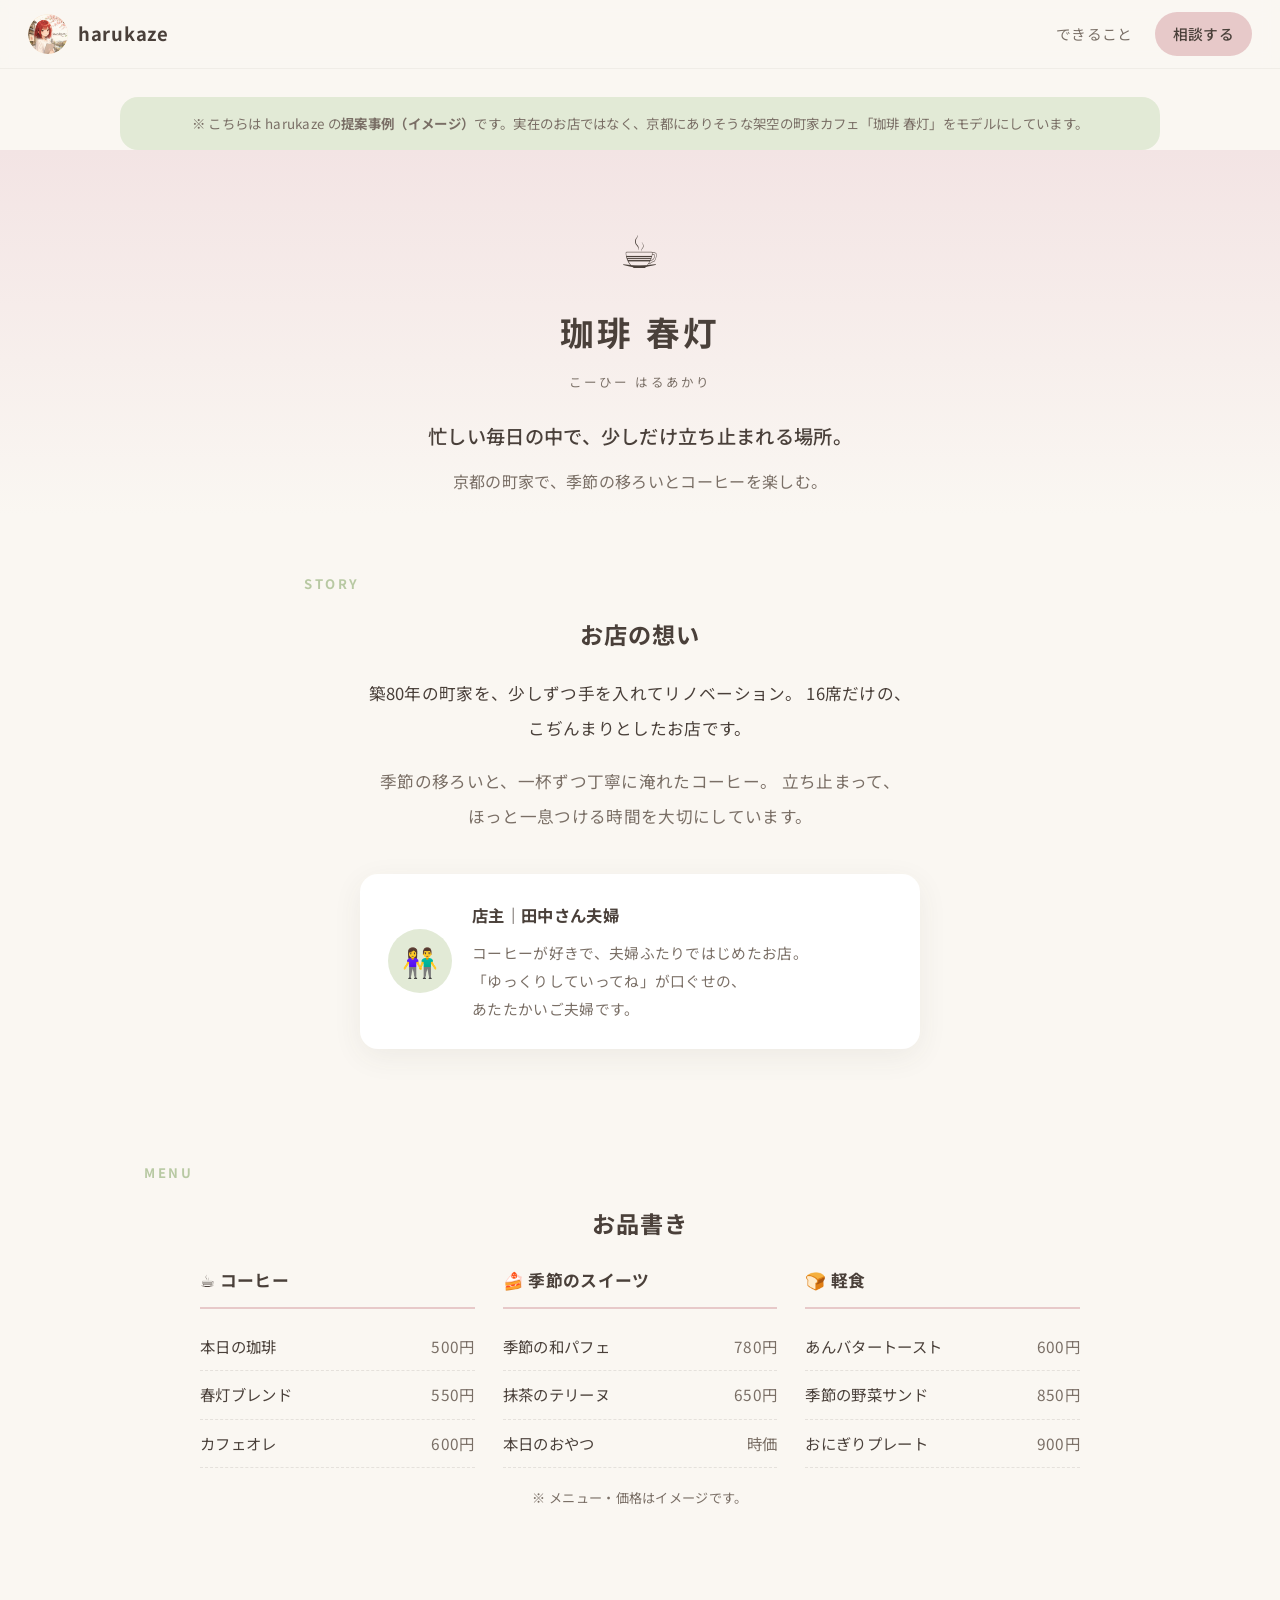
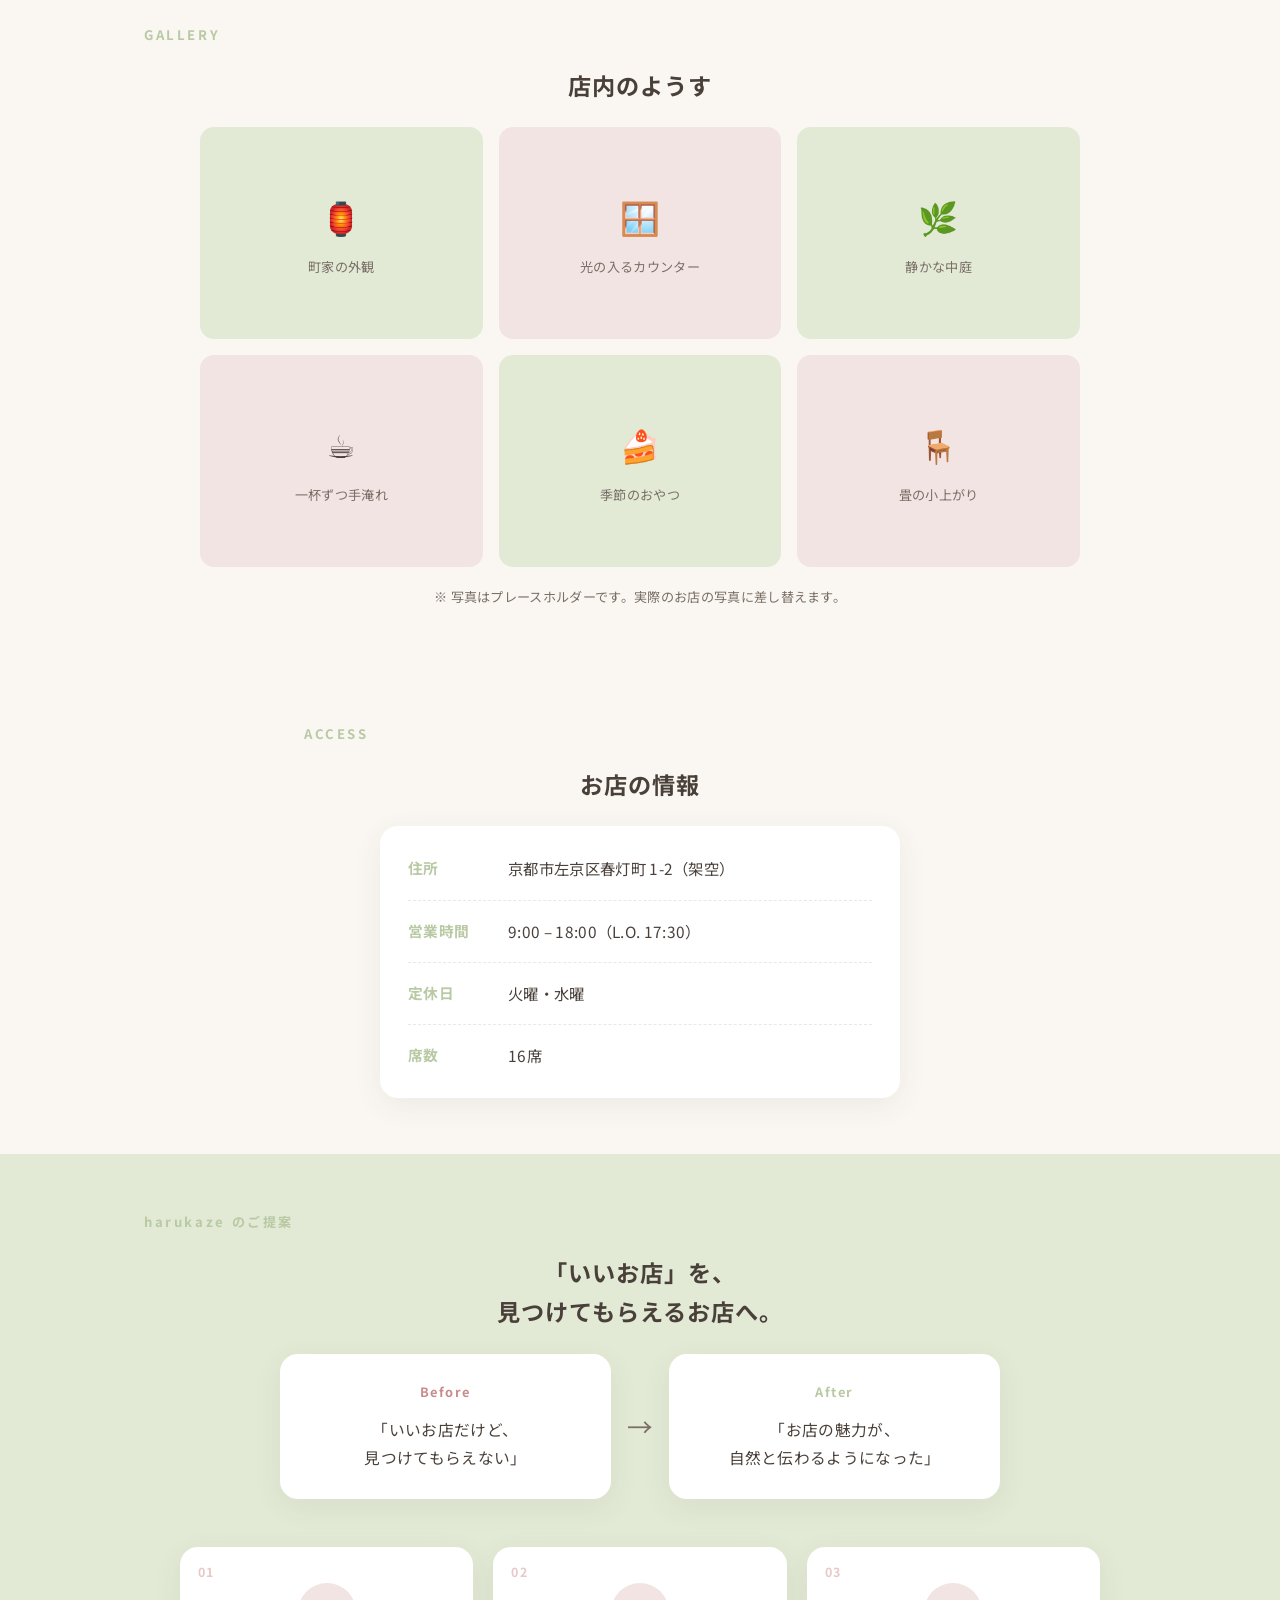
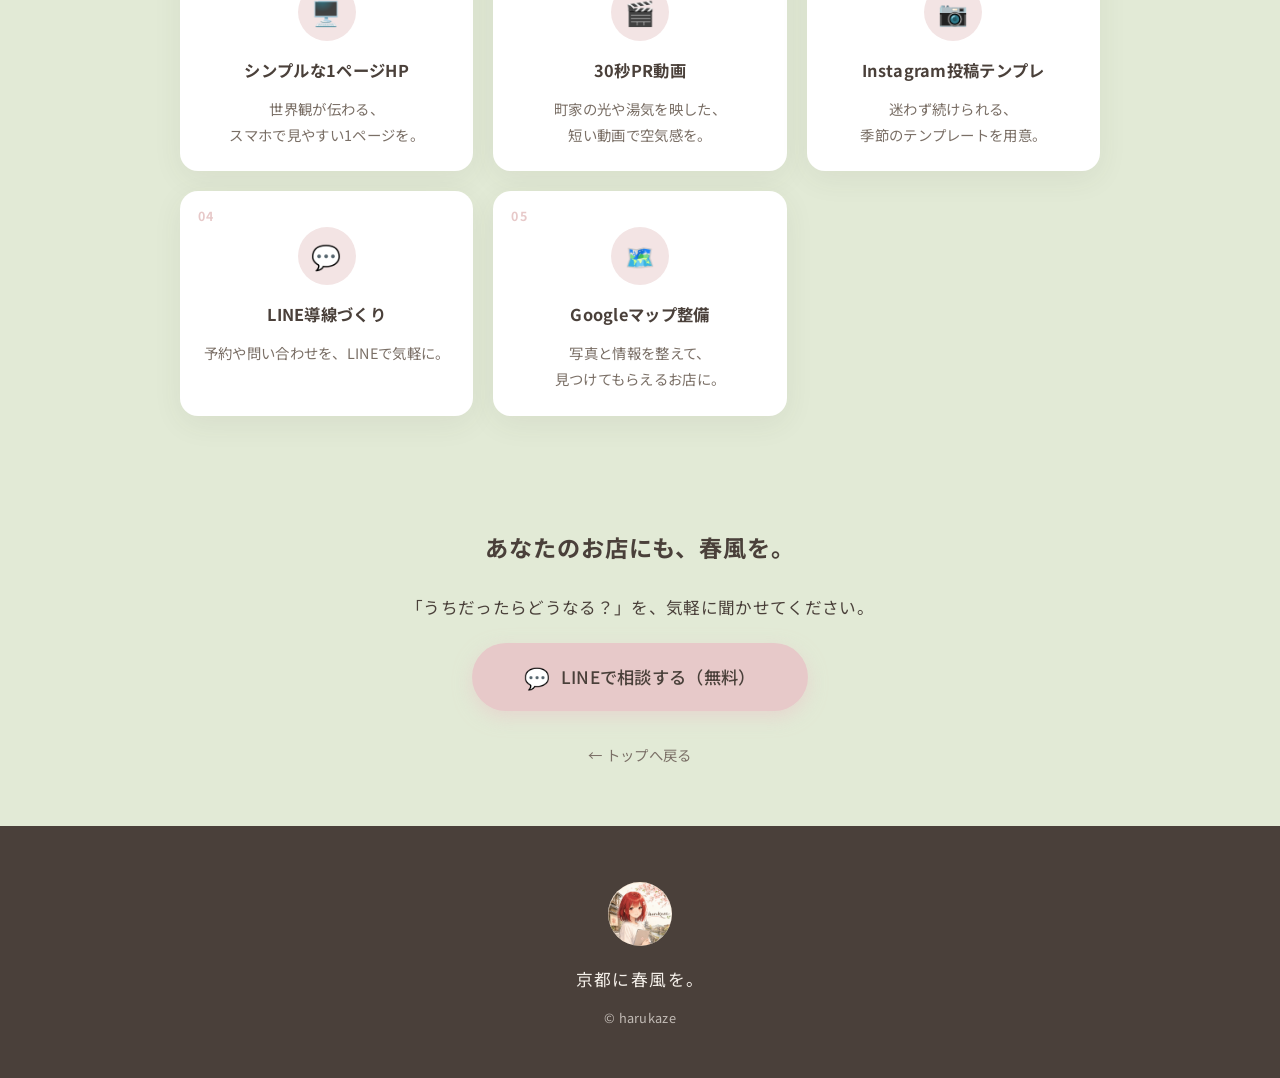
==== website/cafe-haruakari/index.html @ 888d47c0 "カフェ提案事例「珈琲 春灯」ページを追加（cafe-haruakari） - 架空の町家カフェをモデルにした提案事例（実績ではない旨を明記） - Hero/Story/Menu/Gallery/Acc" ====
<!DOCTYPE html>
<html lang="ja">
<head>
  <meta charset="UTF-8" />
  <meta name="viewport" content="width=device-width, initial-scale=1.0" />
  <title>珈琲 春灯｜harukaze 提案事例</title>
  <meta name="description" content="もし harukaze が京都の町家カフェを応援するなら。架空のお店「珈琲 春灯」をモデルに、harukazeがどんなふうに課題を解決するかをご紹介する提案事例です。" />

  <meta property="og:title" content="珈琲 春灯｜harukaze 提案事例" />
  <meta property="og:description" content="いいお店なのに見つけてもらえない。その想いに、そっと春風を。harukazeの提案事例イメージ。" />
  <meta property="og:type" content="article" />
  <meta property="og:image" content="../assets/images/hero.png" />

  <link rel="preconnect" href="https://fonts.googleapis.com" />
  <link rel="preconnect" href="https://fonts.gstatic.com" crossorigin />
  <link href="https://fonts.googleapis.com/css2?family=Noto+Sans+JP:wght@400;500;700&display=swap" rel="stylesheet" />

  <link rel="icon" href="../assets/logo/harukaze-logo.png" />
  <link rel="stylesheet" href="../style.css" />
</head>
<body>

  <!-- ===== ヘッダー ===== -->
  <header class="site-header">
    <a class="brand" href="/">
      <img src="../assets/logo/harukaze-logo.png" alt="harukaze ロゴ" class="brand-logo" />
      <span class="brand-name">harukaze</span>
    </a>
    <nav class="nav">
      <a href="/#services">できること</a>
      <a href="/#contact" class="nav-cta">相談する</a>
    </nav>
  </header>

  <main class="case">

    <!-- ===== イメージ例の注記 ===== -->
    <p class="case-disclaimer">
      ※ こちらは harukaze の<strong>提案事例（イメージ）</strong>です。実在のお店ではなく、京都にありそうな架空の町家カフェ「珈琲 春灯」をモデルにしています。
    </p>

    <!-- ===== Hero ===== -->
    <section class="haru-hero">
      <p class="haru-hero-emoji" aria-hidden="true">☕</p>
      <h1 class="haru-hero-title">珈琲 春灯<span class="haru-hero-yomi">こーひー はるあかり</span></h1>
      <p class="haru-hero-lead">
        <span class="phrase">忙しい毎日の中で、</span><span class="phrase">少しだけ立ち止まれる場所。</span>
      </p>
      <p class="haru-hero-sub">
        <span class="phrase">京都の町家で、</span><span class="phrase">季節の移ろいとコーヒーを楽しむ。</span>
      </p>
    </section>

    <!-- ===== Story ===== -->
    <section class="case-section">
      <div class="container narrow">
        <p class="case-kicker">STORY</p>
        <h2 class="case-h2">お店の想い</h2>
        <p class="case-text">
          <span class="phrase">築80年の町家を、</span><span class="phrase">少しずつ手を入れてリノベーション。</span>
          <span class="phrase">16席だけの、</span><span class="phrase">こぢんまりとしたお店です。</span>
        </p>
        <p class="case-text soft">
          <span class="phrase">季節の移ろいと、</span><span class="phrase">一杯ずつ丁寧に淹れたコーヒー。</span>
          <span class="phrase">立ち止まって、</span><span class="phrase">ほっと一息つける時間を大切にしています。</span>
        </p>

        <div class="owner-card">
          <div class="owner-icon" aria-hidden="true">👫</div>
          <div class="owner-body">
            <h3>店主｜田中さん夫婦</h3>
            <p>
              <span class="phrase">コーヒーが好きで、</span><span class="phrase">夫婦ふたりではじめたお店。</span>
              <span class="phrase">「ゆっくりしていってね」が口ぐせの、</span><span class="phrase">あたたかいご夫婦です。</span>
            </p>
          </div>
        </div>
      </div>
    </section>

    <!-- ===== Menu ===== -->
    <section class="case-section haru-menu-section">
      <div class="container">
        <p class="case-kicker">MENU</p>
        <h2 class="case-h2">お品書き</h2>
        <div class="menu-grid">
          <div class="menu-col">
            <h3 class="menu-cat"><span aria-hidden="true">☕</span> コーヒー</h3>
            <ul>
              <li><span>本日の珈琲</span><span class="menu-price">500円</span></li>
              <li><span>春灯ブレンド</span><span class="menu-price">550円</span></li>
              <li><span>カフェオレ</span><span class="menu-price">600円</span></li>
            </ul>
          </div>
          <div class="menu-col">
            <h3 class="menu-cat"><span aria-hidden="true">🍰</span> 季節のスイーツ</h3>
            <ul>
              <li><span>季節の和パフェ</span><span class="menu-price">780円</span></li>
              <li><span>抹茶のテリーヌ</span><span class="menu-price">650円</span></li>
              <li><span>本日のおやつ</span><span class="menu-price">時価</span></li>
            </ul>
          </div>
          <div class="menu-col">
            <h3 class="menu-cat"><span aria-hidden="true">🍞</span> 軽食</h3>
            <ul>
              <li><span>あんバタートースト</span><span class="menu-price">600円</span></li>
              <li><span>季節の野菜サンド</span><span class="menu-price">850円</span></li>
              <li><span>おにぎりプレート</span><span class="menu-price">900円</span></li>
            </ul>
          </div>
        </div>
        <p class="case-caption">※ メニュー・価格はイメージです。</p>
      </div>
    </section>

    <!-- ===== Gallery ===== -->
    <section class="case-section">
      <div class="container">
        <p class="case-kicker">GALLERY</p>
        <h2 class="case-h2">店内のようす</h2>
        <div class="gallery-grid">
          <div class="gallery-item" aria-hidden="true"><span>🏮</span><p>町家の外観</p></div>
          <div class="gallery-item" aria-hidden="true"><span>🪟</span><p>光の入るカウンター</p></div>
          <div class="gallery-item" aria-hidden="true"><span>🌿</span><p>静かな中庭</p></div>
          <div class="gallery-item" aria-hidden="true"><span>☕</span><p>一杯ずつ手淹れ</p></div>
          <div class="gallery-item" aria-hidden="true"><span>🍰</span><p>季節のおやつ</p></div>
          <div class="gallery-item" aria-hidden="true"><span>🪑</span><p>畳の小上がり</p></div>
        </div>
        <p class="case-caption">※ 写真はプレースホルダーです。実際のお店の写真に差し替えます。</p>
      </div>
    </section>

    <!-- ===== Access ===== -->
    <section class="case-section haru-access-section">
      <div class="container narrow">
        <p class="case-kicker">ACCESS</p>
        <h2 class="case-h2">お店の情報</h2>
        <dl class="access-list">
          <div class="access-row"><dt>住所</dt><dd>京都市左京区春灯町 1-2（架空）</dd></div>
          <div class="access-row"><dt>営業時間</dt><dd>9:00 – 18:00（L.O. 17:30）</dd></div>
          <div class="access-row"><dt>定休日</dt><dd>火曜・水曜</dd></div>
          <div class="access-row"><dt>席数</dt><dd>16席</dd></div>
        </dl>
      </div>
    </section>

    <!-- ===== harukaze 提案内容 ===== -->
    <section class="case-section case-proposal">
      <div class="container">
        <p class="case-kicker">harukaze のご提案</p>
        <h2 class="case-h2">「いいお店」を、<br class="pc-only" />見つけてもらえるお店へ。</h2>

        <!-- Before / After -->
        <div class="ba-grid">
          <div class="ba-card ba-before">
            <p class="ba-label">Before</p>
            <p class="ba-text">「いいお店だけど、<br />見つけてもらえない」</p>
          </div>
          <div class="ba-arrow" aria-hidden="true">→</div>
          <div class="ba-card ba-after">
            <p class="ba-label">After</p>
            <p class="ba-text">「お店の魅力が、<br />自然と伝わるようになった」</p>
          </div>
        </div>

        <!-- 提案カード -->
        <div class="proposal-grid">
          <article class="proposal-card">
            <span class="proposal-no">01</span>
            <span class="proposal-icon" aria-hidden="true">🖥️</span>
            <h3>シンプルな1ページHP</h3>
            <p><span class="phrase">世界観が伝わる、</span><span class="phrase">スマホで見やすい1ページを。</span></p>
          </article>
          <article class="proposal-card">
            <span class="proposal-no">02</span>
            <span class="proposal-icon" aria-hidden="true">🎬</span>
            <h3>30秒PR動画</h3>
            <p><span class="phrase">町家の光や湯気を映した、</span><span class="phrase">短い動画で空気感を。</span></p>
          </article>
          <article class="proposal-card">
            <span class="proposal-no">03</span>
            <span class="proposal-icon" aria-hidden="true">📷</span>
            <h3>Instagram投稿テンプレ</h3>
            <p><span class="phrase">迷わず続けられる、</span><span class="phrase">季節のテンプレートを用意。</span></p>
          </article>
          <article class="proposal-card">
            <span class="proposal-no">04</span>
            <span class="proposal-icon" aria-hidden="true">💬</span>
            <h3>LINE導線づくり</h3>
            <p><span class="phrase">予約や問い合わせを、</span><span class="phrase">LINEで気軽に。</span></p>
          </article>
          <article class="proposal-card">
            <span class="proposal-no">05</span>
            <span class="proposal-icon" aria-hidden="true">🗺️</span>
            <h3>Googleマップ整備</h3>
            <p><span class="phrase">写真と情報を整えて、</span><span class="phrase">見つけてもらえるお店に。</span></p>
          </article>
        </div>
      </div>
    </section>

    <!-- ===== CTA ===== -->
    <section class="case-section case-cta">
      <div class="container narrow">
        <h2 class="case-h2">あなたのお店にも、春風を。</h2>
        <p class="case-text">
          <span class="phrase">「うちだったらどうなる？」を、</span><span class="phrase">気軽に聞かせてください。</span>
        </p>
        <a href="https://lin.ee/qyhQEqS" class="btn btn-line btn-large" target="_blank" rel="noopener">
          <span class="btn-icon" aria-hidden="true">💬</span>
          LINEで相談する（無料）
        </a>
        <p class="case-back"><a href="/">← トップへ戻る</a></p>
      </div>
    </section>

  </main>

  <!-- ===== フッター ===== -->
  <footer class="site-footer">
    <img src="../assets/logo/harukaze-logo.png" alt="harukaze ロゴ" class="footer-logo" />
    <p class="footer-copy">京都に春風を。</p>
    <p class="footer-small">&copy; harukaze</p>
  </footer>

</body>
</html>
---- website/style.css ----
/* ===========================================================
   harukaze — TOP page
   優先順位: 安心感 > 親しみやすさ > 京都らしさ > 温かみ > シンプルさ
   =========================================================== */

:root {
  --bg:        #FAF7F2; /* 背景 */
  --sakura:    #E7C9C9; /* 桜色 */
  --wakakusa:  #B8C9A3; /* 若草色 */
  --brown:     #4A403A; /* ダークブラウン（文字） */

  --sakura-soft:   #F3E4E4;
  --wakakusa-soft: #E2EAD6;
  --brown-soft:    #7A6F66;

  --card:      #FFFFFF;
  --shadow:    0 8px 30px rgba(74, 64, 58, 0.07);
  --radius:    18px;

  --maxw:      1040px;
  --maxw-narrow: 720px;
}

* { box-sizing: border-box; }

html { scroll-behavior: smooth; }

body {
  margin: 0;
  font-family: "Noto Sans JP", system-ui, sans-serif;
  color: var(--brown);
  background: var(--bg);
  line-height: 1.9;
  font-weight: 400;
  letter-spacing: 0.02em;
  -webkit-font-smoothing: antialiased;
}

img { max-width: 100%; display: block; }

a { color: inherit; text-decoration: none; }

/* 日本語を意味のまとまりで折り返す（単語の途中で切れないように） */
.phrase { display: inline-block; }

/* 中央寄せの短文は行の長さを自動でバランス調整 */
.section-sub,
.hero-lead,
.contact-text,
.worry-foot,
.philosophy-text,
.lead-text,
.body-text,
.work-proposal {
  text-wrap: balance;
}

.container {
  width: 100%;
  max-width: var(--maxw);
  margin: 0 auto;
  padding: 0 24px;
}
.container.narrow { max-width: var(--maxw-narrow); }

.pc-only { display: inline; }
@media (max-width: 600px) { .pc-only { display: none; } }

/* ===== ヘッダー ===== */
.site-header {
  position: sticky;
  top: 0;
  z-index: 50;
  display: flex;
  align-items: center;
  justify-content: space-between;
  padding: 12px 28px;
  background: rgba(250, 247, 242, 0.85);
  backdrop-filter: blur(8px);
  border-bottom: 1px solid rgba(74, 64, 58, 0.06);
}
.brand { display: flex; align-items: center; gap: 10px; }
.brand-logo { width: 40px; height: 40px; border-radius: 50%; object-fit: cover; }
.brand-name { font-weight: 700; font-size: 1.15rem; letter-spacing: 0.04em; }

.nav { display: flex; align-items: center; gap: 22px; }
.nav a { font-size: 0.92rem; color: var(--brown-soft); transition: color 0.2s ease; }
.nav a:hover { color: var(--brown); }
.nav-cta {
  background: var(--sakura);
  color: var(--brown) !important;
  padding: 8px 18px;
  border-radius: 999px;
  font-weight: 500;
}
.nav-cta:hover { background: #dfb9b9; }

@media (max-width: 720px) {
  .nav { gap: 14px; }
  .nav a:not(.nav-cta) { display: none; }
}

/* ===== ヒーロー ===== */
.hero { position: relative; }
.hero-img { width: 100%; height: auto; }

.hero-cta {
  text-align: center;
  padding: 40px 24px 8px;
}
.hero-subcopy {
  max-width: 620px;
  margin: 0 auto 26px;
  font-size: 1.18rem;
  font-weight: 500;
  line-height: 2;
  color: var(--brown);
}
@media (max-width: 600px) { .hero-subcopy { font-size: 1.04rem; } }

.hero-lead {
  margin: 0 0 18px;
  color: var(--brown-soft);
  font-size: 1rem;
}

/* ===== 共通セクション ===== */
.section { padding: 88px 0; }
@media (max-width: 600px) { .section { padding: 60px 0; } }

.section-eyebrow {
  text-align: center;
  color: var(--wakakusa);
  font-weight: 700;
  letter-spacing: 0.2em;
  font-size: 0.8rem;
  margin: 0 0 24px;
}
.section-title {
  text-align: center;
  font-size: 1.7rem;
  font-weight: 700;
  margin: 0 0 14px;
  letter-spacing: 0.06em;
}
.section-title::after {
  content: "";
  display: block;
  width: 48px;
  height: 3px;
  margin: 18px auto 0;
  border-radius: 3px;
  background: var(--sakura);
}
.section-sub {
  text-align: center;
  color: var(--brown-soft);
  margin: 0 0 48px;
  font-size: 0.98rem;
}

/* ===== はじめに ===== */
.section-about { background: var(--bg); }
.section-about .lead-text {
  text-align: center;
  font-size: 1.35rem;
  font-weight: 500;
  line-height: 2.1;
  margin: 0 0 36px;
}
.section-about .body-text {
  text-align: center;
  font-size: 1.02rem;
  margin: 0 0 22px;
}
.section-about .body-text.soft { color: var(--brown-soft); }

/* ===== お悩み ===== */
.section-worries { background: var(--wakakusa-soft); }
.worry-list {
  list-style: none;
  margin: 0 auto;
  padding: 0;
  max-width: 640px;
  display: flex;
  flex-direction: column;
  gap: 14px;
}
.worry-card {
  background: var(--card);
  border-radius: var(--radius);
  padding: 20px 26px;
  box-shadow: var(--shadow);
  font-size: 1.02rem;
  position: relative;
  padding-left: 56px;
}
.worry-card::before {
  content: "🌸";
  position: absolute;
  left: 22px;
  top: 50%;
  transform: translateY(-50%);
  font-size: 1.1rem;
}
.worry-foot {
  text-align: center;
  margin: 44px 0 0;
  font-size: 1.1rem;
  font-weight: 500;
}

/* ===== できること ===== */
.section-services { background: var(--bg); }
.service-grid {
  display: grid;
  grid-template-columns: repeat(3, 1fr);
  gap: 24px;
}
@media (max-width: 860px) { .service-grid { grid-template-columns: repeat(2, 1fr); } }
@media (max-width: 540px) { .service-grid { grid-template-columns: 1fr; } }

.service-card {
  background: var(--card);
  border-radius: var(--radius);
  padding: 36px 26px;
  text-align: center;
  box-shadow: var(--shadow);
  transition: transform 0.25s ease, box-shadow 0.25s ease;
}
.service-card:hover {
  transform: translateY(-4px);
  box-shadow: 0 14px 36px rgba(74, 64, 58, 0.1);
}
.service-icon {
  display: flex;
  align-items: center;
  justify-content: center;
  width: 64px;
  height: 64px;
  border-radius: 50%;
  background: var(--sakura-soft);
  font-size: 1.7rem;
  margin: 0 auto 18px;
  line-height: 1;
  text-align: center;
}
.service-card h3 { margin: 0 0 10px; font-size: 1.1rem; font-weight: 700; }
.service-card p { margin: 0; color: var(--brown-soft); font-size: 0.94rem; line-height: 1.8; }

/* ===== 事例 ===== */
.section-works { background: var(--sakura-soft); }
.work-grid {
  display: grid;
  grid-template-columns: repeat(3, 1fr);
  gap: 24px;
}
@media (max-width: 700px) { .work-grid { grid-template-columns: 1fr; } }

.work-card {
  background: var(--card);
  border-radius: var(--radius);
  overflow: hidden;
  box-shadow: var(--shadow);
  text-align: center;
  padding-bottom: 26px;
}
.work-thumb {
  height: 150px;
  display: flex;
  align-items: center;
  justify-content: center;
  font-size: 2.6rem;
}
.work-thumb-cafe   { background: var(--wakakusa-soft); }
.work-thumb-flower { background: var(--sakura-soft); }
.work-thumb-clinic { background: #EEF1EA; }
.work-card-link {
  display: block;
  color: inherit;
  transition: transform 0.25s ease, box-shadow 0.25s ease;
}
.work-card-link:hover {
  transform: translateY(-4px);
  box-shadow: 0 14px 36px rgba(74, 64, 58, 0.12);
}
.work-more {
  display: inline-block;
  margin: 14px 0 4px;
  font-size: 0.86rem;
  color: var(--wakakusa);
  font-weight: 500;
}
.work-card h3 { margin: 22px 0 10px; font-size: 1.1rem; }
.work-proposal {
  margin: 0;
  padding: 0 22px;
  color: var(--brown-soft);
  font-size: 0.94rem;
  line-height: 1.8;
}

/* ===== AIへの考え方 ===== */
.section-philosophy {
  background: var(--wakakusa-soft);
  text-align: center;
}
.philosophy-lead {
  font-size: 1.5rem;
  font-weight: 700;
  letter-spacing: 0.08em;
  margin: 0 0 28px;
}
.philosophy-text {
  font-size: 1.05rem;
  line-height: 2.1;
  margin: 0 0 18px;
}
.philosophy-text.soft { color: var(--brown-soft); margin-bottom: 0; }

/* ===== お問い合わせ ===== */
.section-contact {
  background: var(--bg);
  text-align: center;
}
.contact-text {
  font-size: 1.05rem;
  margin: 0 0 40px;
  line-height: 2.1;
}
.contact-note {
  margin: 18px 0 0;
  color: var(--brown-soft);
  font-size: 0.84rem;
}

/* ===== ボタン ===== */
.btn {
  display: inline-block;
  border-radius: 999px;
  padding: 15px 38px;
  font-size: 1rem;
  font-weight: 500;
  cursor: pointer;
  transition: transform 0.2s ease, box-shadow 0.2s ease, background 0.2s ease;
}
.btn-primary {
  background: var(--sakura);
  color: var(--brown);
  box-shadow: 0 6px 18px rgba(231, 201, 201, 0.6);
}
.btn-primary:hover {
  transform: translateY(-2px);
  background: #e0bcbc;
}
.btn-large { padding: 18px 52px; font-size: 1.08rem; }

/* LINE相談ボタン（世界観に合わせ桜色ベース） */
.btn-line {
  background: var(--sakura);
  color: var(--brown);
  box-shadow: 0 6px 18px rgba(231, 201, 201, 0.6);
  display: inline-flex;
  align-items: center;
  gap: 10px;
}
.btn-line:hover {
  transform: translateY(-2px);
  background: #e0bcbc;
}
.btn-icon { font-size: 1.2em; line-height: 1; }

/* ===========================================================
   事例ページ（works/cafe など）
   =========================================================== */
.case-disclaimer {
  max-width: var(--maxw);
  margin: 28px auto 0;
  padding: 14px 24px;
  text-align: center;
  font-size: 0.84rem;
  color: var(--brown-soft);
  background: var(--wakakusa-soft);
  border-radius: var(--radius);
}

.case-hero {
  text-align: center;
  padding: 64px 24px 24px;
}
.case-kicker {
  color: var(--wakakusa);
  font-weight: 700;
  letter-spacing: 0.2em;
  font-size: 0.82rem;
  margin: 0 0 18px;
}
.case-title {
  font-size: 2rem;
  font-weight: 700;
  line-height: 1.7;
  letter-spacing: 0.04em;
  margin: 0 0 18px;
}
@media (max-width: 600px) { .case-title { font-size: 1.5rem; } }
.case-shopname { color: var(--brown-soft); font-size: 0.98rem; margin: 0; }

.case-section { padding: 56px 0; }
@media (max-width: 600px) { .case-section { padding: 40px 0; } }

.case-h2 {
  text-align: center;
  font-size: 1.45rem;
  font-weight: 700;
  line-height: 1.7;
  margin: 0 0 22px;
  letter-spacing: 0.04em;
}
.case-text { font-size: 1.04rem; line-height: 2.1; margin: 0 0 18px; text-align: center; }
.case-text.soft { color: var(--brown-soft); }
.case-sub { text-align: center; color: var(--brown-soft); margin: 0 0 40px; }

.case-label {
  text-align: center;
  font-weight: 700;
  letter-spacing: 0.12em;
  font-size: 0.84rem;
  margin: 0 0 14px;
}
.case-label-before { color: #C98C8C; }
.case-label-after  { color: var(--wakakusa); }

.case-before { background: var(--sakura-soft); }

.case-list {
  list-style: none;
  margin: 0 auto;
  padding: 0;
  max-width: 600px;
  display: flex;
  flex-direction: column;
  gap: 12px;
}
.case-item {
  background: var(--card);
  border-radius: var(--radius);
  padding: 18px 24px 18px 50px;
  box-shadow: var(--shadow);
  position: relative;
  font-size: 1rem;
}
.case-item::before {
  content: "・";
  position: absolute;
  left: 22px;
  color: #C98C8C;
  font-weight: 700;
}

/* 完成イメージ（モックアップ） */
.mockup {
  max-width: 720px;
  margin: 0 auto;
  border-radius: 14px;
  overflow: hidden;
  box-shadow: 0 18px 50px rgba(74, 64, 58, 0.14);
  background: var(--card);
}
.mockup-bar {
  display: flex;
  align-items: center;
  gap: 7px;
  padding: 11px 16px;
  background: #EDE7E0;
}
.mockup-dot { width: 11px; height: 11px; border-radius: 50%; background: #CABFB4; }
.mockup-url {
  margin-left: 12px;
  font-size: 0.78rem;
  color: var(--brown-soft);
  background: #FAF7F2;
  padding: 3px 14px;
  border-radius: 999px;
}
.mockup-screen { padding: 0; }
.mockup-hero {
  text-align: center;
  padding: 48px 24px 40px;
  background: linear-gradient(180deg, var(--wakakusa-soft) 0%, var(--bg) 100%);
}
.mockup-hero-emoji { font-size: 2.6rem; }
.mockup-hero-title { font-size: 1.3rem; font-weight: 700; margin: 14px 0 8px; }
.mockup-hero-sub { color: var(--brown-soft); margin: 0; font-size: 0.92rem; }
.mockup-cards {
  display: grid;
  grid-template-columns: repeat(3, 1fr);
  gap: 14px;
  padding: 24px;
}
@media (max-width: 520px) { .mockup-cards { grid-template-columns: 1fr; } }
.mockup-card {
  background: var(--bg);
  border-radius: 12px;
  padding: 22px 12px;
  text-align: center;
  font-size: 1.5rem;
}
.mockup-card p { margin: 8px 0 0; font-size: 0.86rem; color: var(--brown); }

.case-caption {
  text-align: center;
  margin: 18px 0 0;
  font-size: 0.82rem;
  color: var(--brown-soft);
}

/* 大切にすること */
.case-values { background: var(--bg); }
.value-grid {
  display: grid;
  grid-template-columns: repeat(3, 1fr);
  gap: 20px;
}
@media (max-width: 680px) { .value-grid { grid-template-columns: 1fr; } }
.value-card {
  background: var(--card);
  border-radius: var(--radius);
  padding: 30px 22px;
  text-align: center;
  box-shadow: var(--shadow);
}
.value-icon {
  display: flex;
  align-items: center;
  justify-content: center;
  width: 56px;
  height: 56px;
  margin: 0 auto 14px;
  border-radius: 50%;
  background: var(--sakura-soft);
  font-size: 1.5rem;
  line-height: 1;
}
.value-card h3 { margin: 0 0 8px; font-size: 1.02rem; }
.value-card p { margin: 0; color: var(--brown-soft); font-size: 0.9rem; line-height: 1.8; }

/* 事例ページのCTA */
.case-cta { background: var(--wakakusa-soft); text-align: center; }
.case-back { margin: 28px 0 0; }
.case-back a { color: var(--brown-soft); font-size: 0.9rem; }
.case-back a:hover { color: var(--brown); }

/* ===========================================================
   珈琲 春灯 提案事例ページ（cafe-haruakari）
   =========================================================== */
.haru-hero {
  text-align: center;
  padding: 56px 24px 20px;
  background: linear-gradient(180deg, var(--sakura-soft) 0%, var(--bg) 100%);
}
.haru-hero-emoji { font-size: 2.8rem; margin: 0 0 8px; }
.haru-hero-title {
  font-size: 2.1rem;
  font-weight: 700;
  letter-spacing: 0.1em;
  margin: 0 0 22px;
}
.haru-hero-yomi {
  display: block;
  font-size: 0.78rem;
  font-weight: 400;
  letter-spacing: 0.25em;
  color: var(--brown-soft);
  margin-top: 8px;
}
.haru-hero-lead { font-size: 1.2rem; font-weight: 500; line-height: 2; margin: 0 0 10px; }
.haru-hero-sub  { color: var(--brown-soft); margin: 0; }
@media (max-width: 600px) {
  .haru-hero-title { font-size: 1.6rem; }
  .haru-hero-lead { font-size: 1.05rem; }
}

/* Story — オーナーカード */
.owner-card {
  display: flex;
  align-items: center;
  gap: 20px;
  max-width: 560px;
  margin: 40px auto 0;
  background: var(--card);
  border-radius: var(--radius);
  padding: 26px 28px;
  box-shadow: var(--shadow);
  text-align: left;
}
.owner-icon {
  flex: 0 0 auto;
  width: 64px;
  height: 64px;
  border-radius: 50%;
  background: var(--wakakusa-soft);
  display: flex;
  align-items: center;
  justify-content: center;
  font-size: 1.8rem;
}
.owner-body h3 { margin: 0 0 8px; font-size: 1.02rem; }
.owner-body p { margin: 0; color: var(--brown-soft); font-size: 0.92rem; line-height: 1.9; }
@media (max-width: 480px) {
  .owner-card { flex-direction: column; text-align: center; }
}

/* Menu */
.haru-menu-section { background: var(--bg); }
.menu-grid {
  display: grid;
  grid-template-columns: repeat(3, 1fr);
  gap: 28px;
  max-width: 880px;
  margin: 0 auto;
}
@media (max-width: 760px) { .menu-grid { grid-template-columns: 1fr; gap: 22px; } }
.menu-cat {
  font-size: 1.05rem;
  margin: 0 0 14px;
  padding-bottom: 10px;
  border-bottom: 2px solid var(--sakura);
}
.menu-col ul { list-style: none; margin: 0; padding: 0; }
.menu-col li {
  display: flex;
  justify-content: space-between;
  gap: 12px;
  padding: 9px 0;
  font-size: 0.96rem;
  border-bottom: 1px dashed rgba(74, 64, 58, 0.12);
}
.menu-price { color: var(--brown-soft); white-space: nowrap; }

/* Gallery */
.gallery-grid {
  display: grid;
  grid-template-columns: repeat(3, 1fr);
  gap: 16px;
  max-width: 880px;
  margin: 0 auto;
}
@media (max-width: 760px) { .gallery-grid { grid-template-columns: repeat(2, 1fr); } }
.gallery-item {
  aspect-ratio: 4 / 3;
  border-radius: 14px;
  background: var(--wakakusa-soft);
  display: flex;
  flex-direction: column;
  align-items: center;
  justify-content: center;
  gap: 8px;
}
.gallery-item:nth-child(even) { background: var(--sakura-soft); }
.gallery-item span { font-size: 2rem; }
.gallery-item p { margin: 0; font-size: 0.82rem; color: var(--brown-soft); }

/* Access */
.haru-access-section { background: var(--bg); }
.access-list {
  max-width: 520px;
  margin: 0 auto;
  background: var(--card);
  border-radius: var(--radius);
  padding: 12px 28px;
  box-shadow: var(--shadow);
}
.access-row {
  display: flex;
  gap: 16px;
  padding: 16px 0;
  border-bottom: 1px dashed rgba(74, 64, 58, 0.12);
}
.access-row:last-child { border-bottom: none; }
.access-row dt {
  flex: 0 0 84px;
  font-weight: 700;
  color: var(--wakakusa);
  font-size: 0.92rem;
}
.access-row dd { margin: 0; font-size: 0.96rem; }

/* harukaze 提案 */
.case-proposal { background: var(--wakakusa-soft); }
.ba-grid {
  display: flex;
  align-items: stretch;
  justify-content: center;
  gap: 16px;
  max-width: 720px;
  margin: 0 auto 48px;
}
.ba-card {
  flex: 1;
  background: var(--card);
  border-radius: var(--radius);
  padding: 26px 20px;
  text-align: center;
  box-shadow: var(--shadow);
}
.ba-label {
  font-weight: 700;
  letter-spacing: 0.12em;
  font-size: 0.8rem;
  margin: 0 0 12px;
}
.ba-before .ba-label { color: #C98C8C; }
.ba-after  .ba-label { color: var(--wakakusa); }
.ba-text { margin: 0; font-size: 0.98rem; line-height: 1.8; }
.ba-arrow {
  display: flex;
  align-items: center;
  font-size: 1.6rem;
  color: var(--brown-soft);
}
@media (max-width: 560px) {
  .ba-grid { flex-direction: column; gap: 10px; }
  .ba-arrow { transform: rotate(90deg); justify-content: center; }
}

.proposal-grid {
  display: grid;
  grid-template-columns: repeat(3, 1fr);
  gap: 20px;
  max-width: 920px;
  margin: 0 auto;
}
@media (max-width: 820px) { .proposal-grid { grid-template-columns: repeat(2, 1fr); } }
@media (max-width: 520px) { .proposal-grid { grid-template-columns: 1fr; } }
.proposal-card {
  position: relative;
  background: var(--card);
  border-radius: var(--radius);
  padding: 30px 22px 24px;
  text-align: center;
  box-shadow: var(--shadow);
}
.proposal-no {
  position: absolute;
  top: 14px;
  left: 18px;
  font-size: 0.78rem;
  font-weight: 700;
  letter-spacing: 0.1em;
  color: var(--sakura);
}
.proposal-icon {
  display: flex;
  align-items: center;
  justify-content: center;
  width: 58px;
  height: 58px;
  margin: 6px auto 14px;
  border-radius: 50%;
  background: var(--sakura-soft);
  font-size: 1.5rem;
  line-height: 1;
}
.proposal-card h3 { margin: 0 0 10px; font-size: 1.02rem; }
.proposal-card p { margin: 0; color: var(--brown-soft); font-size: 0.9rem; line-height: 1.8; }

/* ===== フッター ===== */
.site-footer {
  text-align: center;
  padding: 56px 24px 48px;
  background: var(--brown);
  color: #F4EFE9;
}
.footer-logo { width: 64px; height: 64px; border-radius: 50%; margin: 0 auto 18px; }
.footer-copy { margin: 0 0 10px; font-size: 1.05rem; letter-spacing: 0.08em; }
.footer-small { margin: 0; font-size: 0.8rem; opacity: 0.7; }
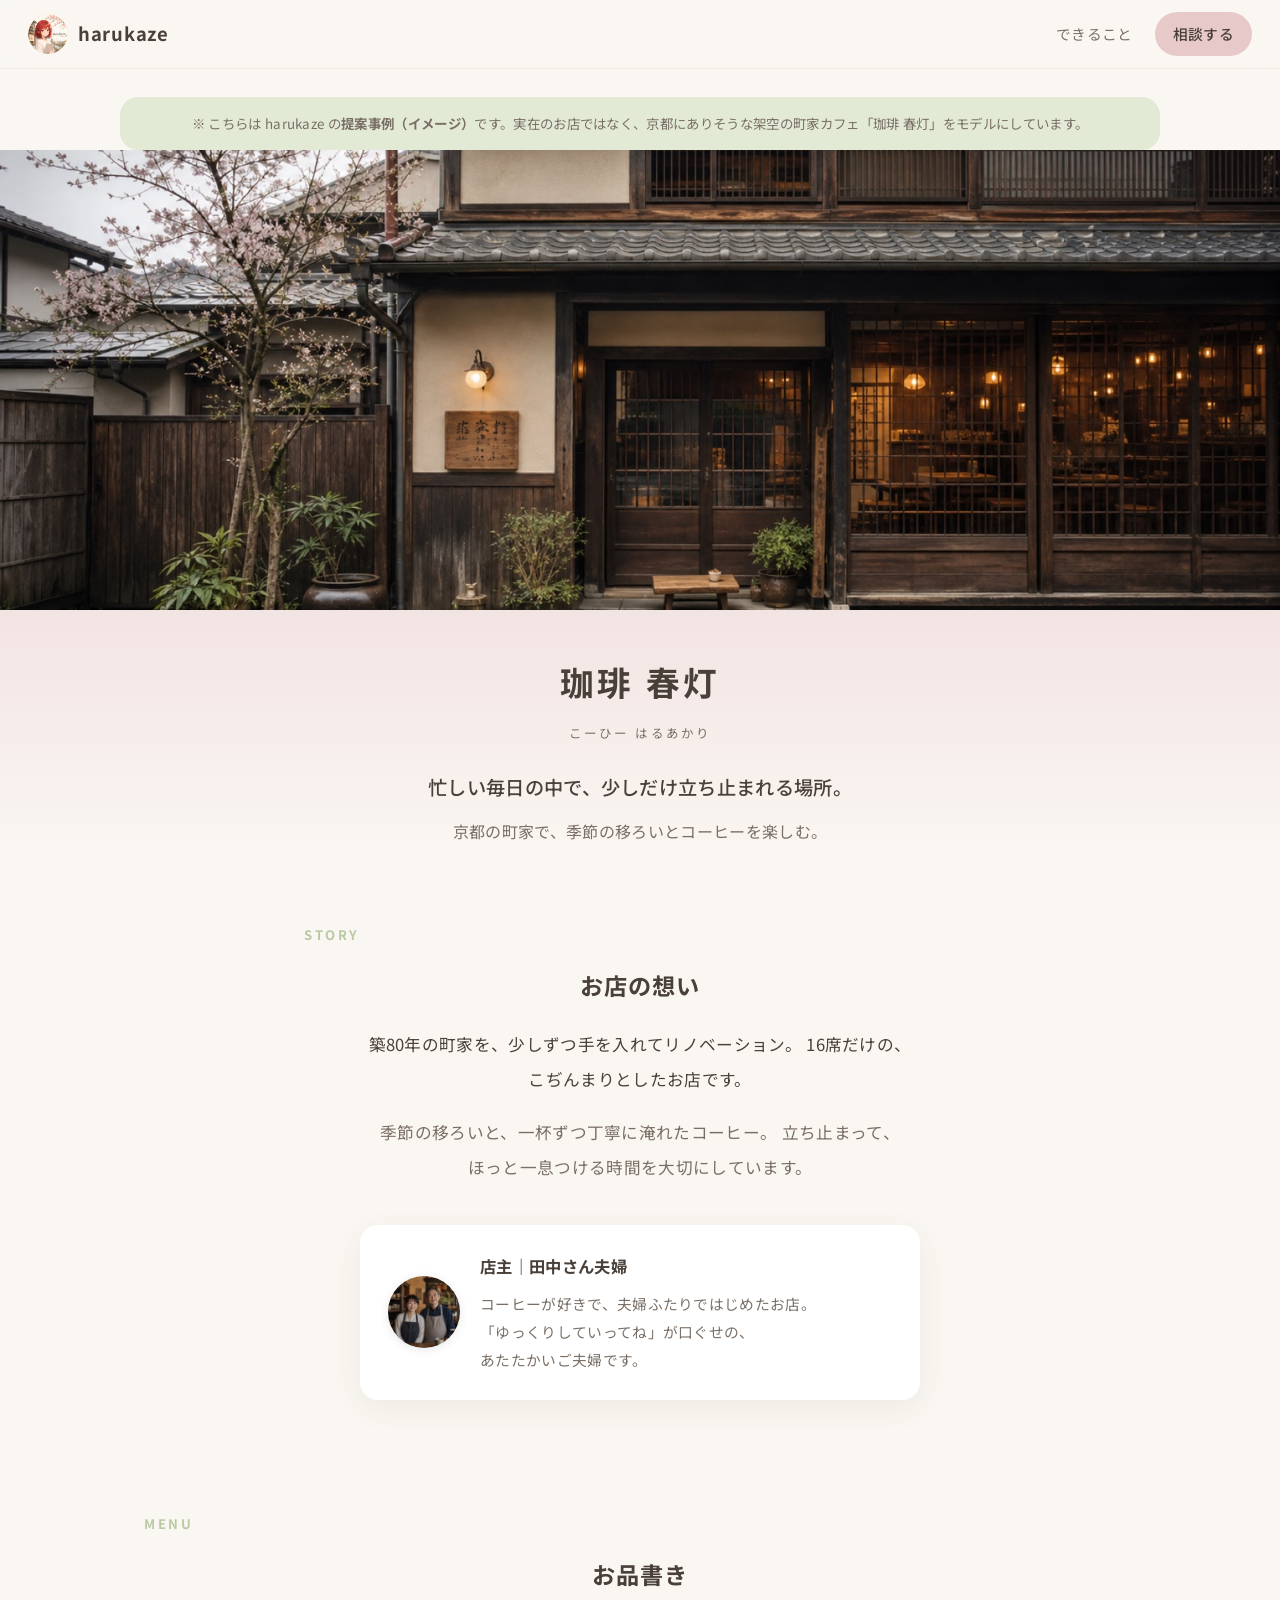
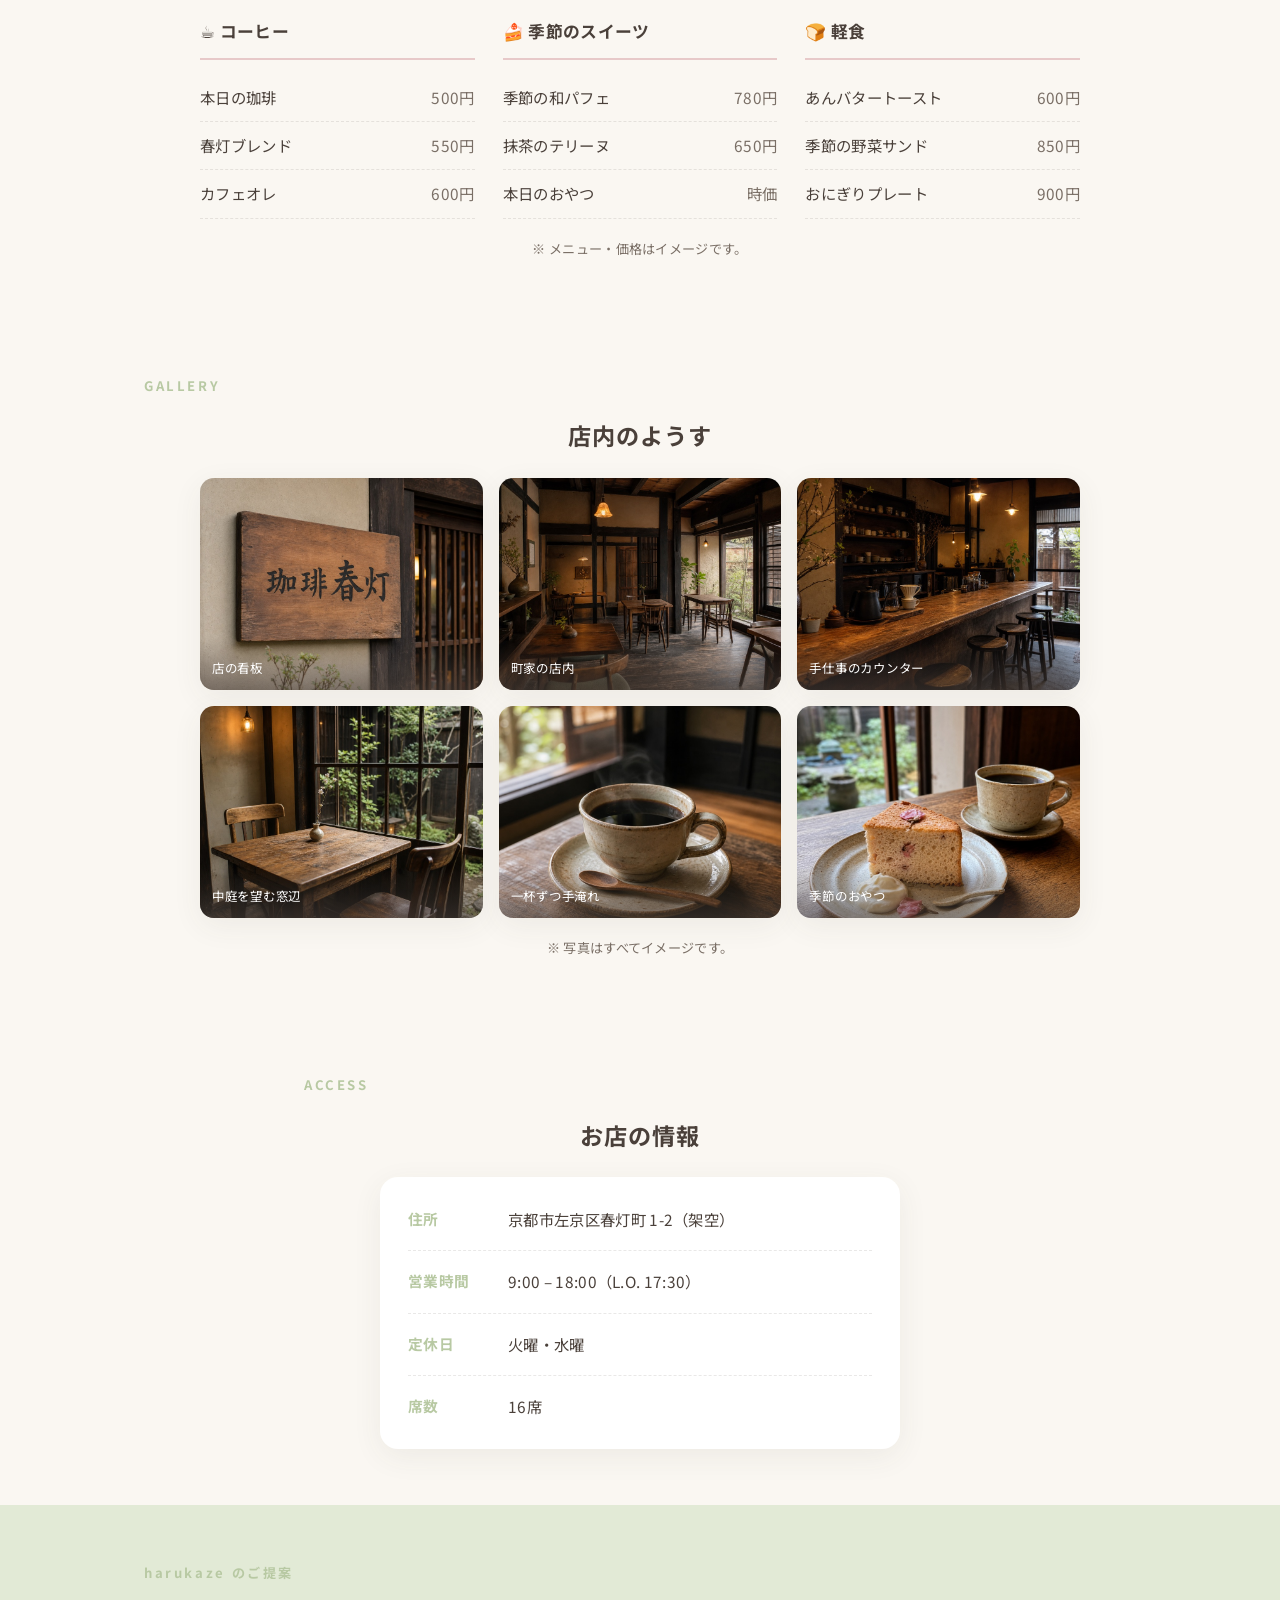
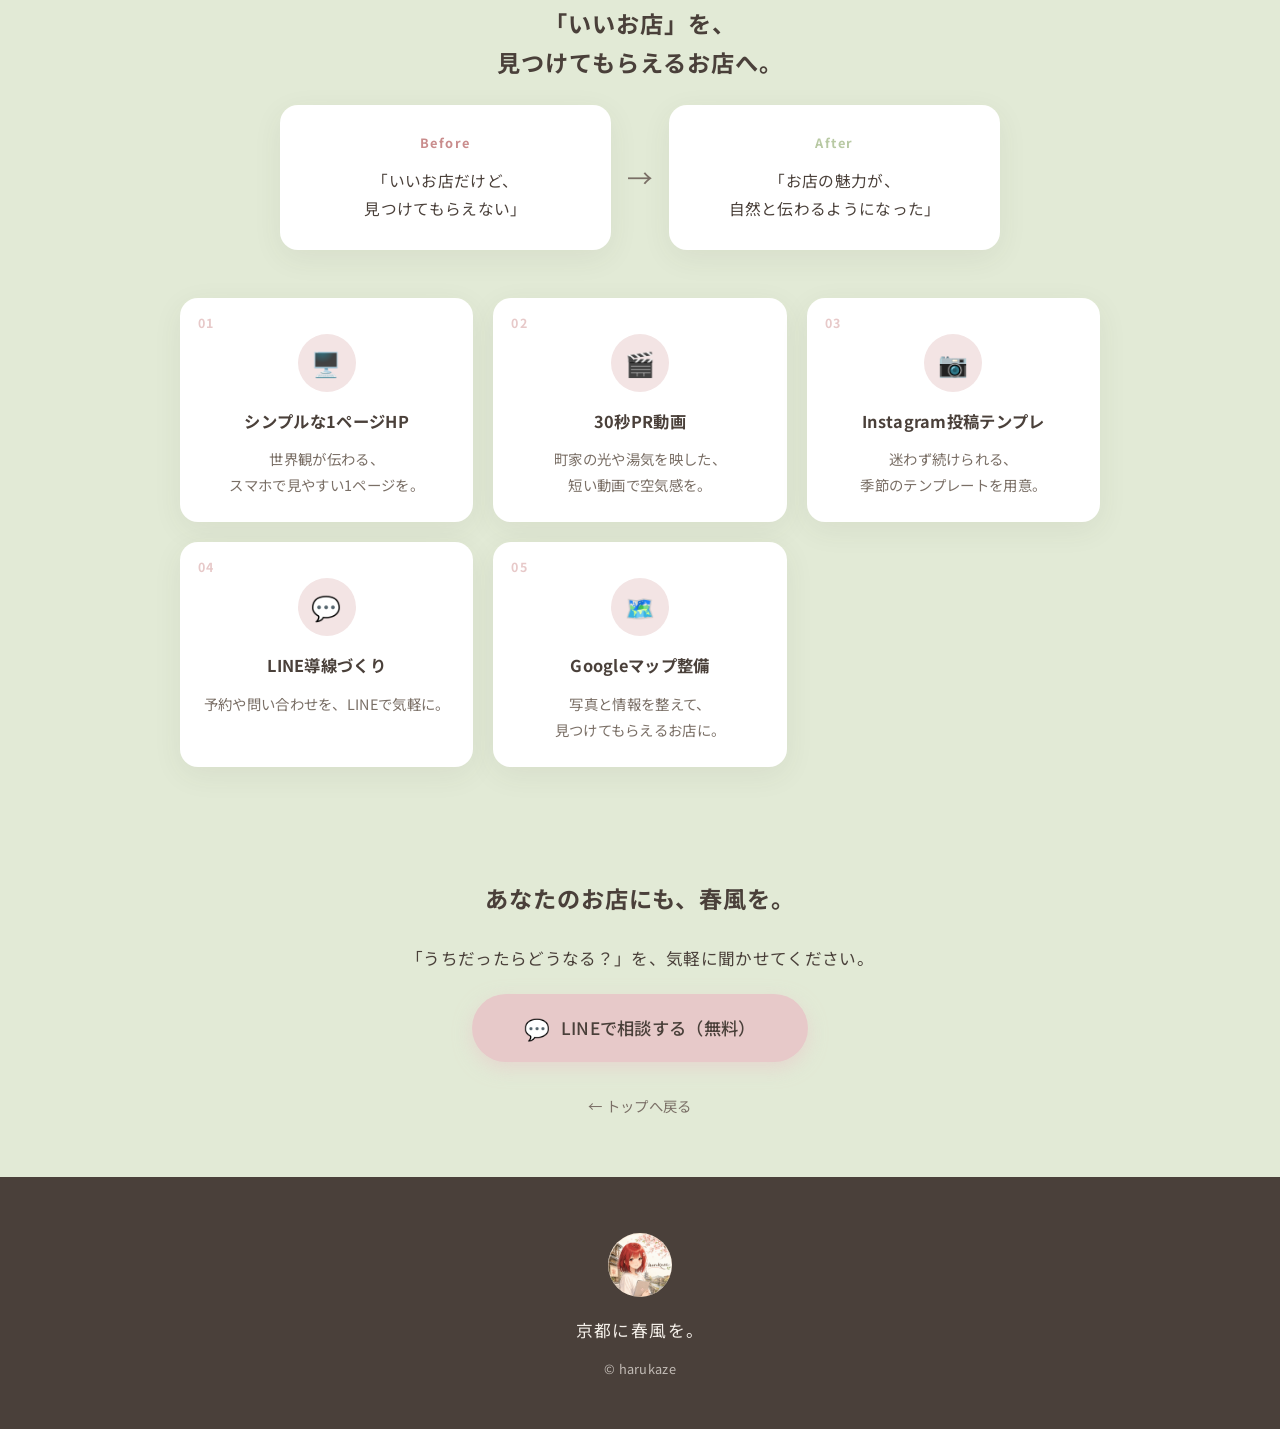
==== commit 63604016: "カフェ事例「珈琲 春灯」に実写写真を組み込み - Codex生成の写真10枚を assets/images/cafe/ に保存（原本） - Web用に軽量化(JPEG)した8枚を website/as" ====
--- a/website/cafe-haruakari/index.html
+++ b/website/cafe-haruakari/index.html
@@ -39,9 +39,13 @@
       ※ こちらは harukaze の<strong>提案事例（イメージ）</strong>です。実在のお店ではなく、京都にありそうな架空の町家カフェ「珈琲 春灯」をモデルにしています。
     </p>
 
+    <!-- ===== Hero 写真 ===== -->
+    <div class="cafe-hero-photo">
+      <img src="../assets/images/cafe/hero-exterior.jpg" alt="珈琲 春灯の町家の外観（イメージ）" />
+    </div>
+
     <!-- ===== Hero ===== -->
     <section class="haru-hero">
-      <p class="haru-hero-emoji" aria-hidden="true">☕</p>
       <h1 class="haru-hero-title">珈琲 春灯<span class="haru-hero-yomi">こーひー はるあかり</span></h1>
       <p class="haru-hero-lead">
         <span class="phrase">忙しい毎日の中で、</span><span class="phrase">少しだけ立ち止まれる場所。</span>
@@ -66,7 +70,7 @@
         </p>
 
         <div class="owner-card">
-          <div class="owner-icon" aria-hidden="true">👫</div>
+          <img class="owner-photo" src="../assets/images/cafe/owner.jpg" alt="店主の田中さん夫婦（イメージ）" />
           <div class="owner-body">
             <h3>店主｜田中さん夫婦</h3>
             <p>
@@ -119,14 +123,14 @@
         <p class="case-kicker">GALLERY</p>
         <h2 class="case-h2">店内のようす</h2>
         <div class="gallery-grid">
-          <div class="gallery-item" aria-hidden="true"><span>🏮</span><p>町家の外観</p></div>
-          <div class="gallery-item" aria-hidden="true"><span>🪟</span><p>光の入るカウンター</p></div>
-          <div class="gallery-item" aria-hidden="true"><span>🌿</span><p>静かな中庭</p></div>
-          <div class="gallery-item" aria-hidden="true"><span>☕</span><p>一杯ずつ手淹れ</p></div>
-          <div class="gallery-item" aria-hidden="true"><span>🍰</span><p>季節のおやつ</p></div>
-          <div class="gallery-item" aria-hidden="true"><span>🪑</span><p>畳の小上がり</p></div>
-        </div>
-        <p class="case-caption">※ 写真はプレースホルダーです。実際のお店の写真に差し替えます。</p>
+          <figure class="gallery-item"><img src="../assets/images/cafe/sign.jpg" alt="珈琲 春灯の看板" loading="lazy"><figcaption>店の看板</figcaption></figure>
+          <figure class="gallery-item"><img src="../assets/images/cafe/interior.jpg" alt="町家の店内" loading="lazy"><figcaption>町家の店内</figcaption></figure>
+          <figure class="gallery-item"><img src="../assets/images/cafe/counter.jpg" alt="手仕事のカウンター" loading="lazy"><figcaption>手仕事のカウンター</figcaption></figure>
+          <figure class="gallery-item"><img src="../assets/images/cafe/window.jpg" alt="中庭を望む窓辺の席" loading="lazy"><figcaption>中庭を望む窓辺</figcaption></figure>
+          <figure class="gallery-item"><img src="../assets/images/cafe/coffee.jpg" alt="一杯ずつ手淹れするコーヒー" loading="lazy"><figcaption>一杯ずつ手淹れ</figcaption></figure>
+          <figure class="gallery-item"><img src="../assets/images/cafe/sweets.jpg" alt="季節のおやつ" loading="lazy"><figcaption>季節のおやつ</figcaption></figure>
+        </div>
+        <p class="case-caption">※ 写真はすべてイメージです。</p>
       </div>
     </section>
 
--- a/website/style.css
+++ b/website/style.css
@@ -553,9 +553,20 @@
 /* ===========================================================
    珈琲 春灯 提案事例ページ（cafe-haruakari）
    =========================================================== */
+.cafe-hero-photo {
+  width: 100%;
+  height: clamp(220px, 42vw, 460px);
+  overflow: hidden;
+}
+.cafe-hero-photo img {
+  width: 100%;
+  height: 100%;
+  object-fit: cover;
+  display: block;
+}
 .haru-hero {
   text-align: center;
-  padding: 56px 24px 20px;
+  padding: 40px 24px 20px;
   background: linear-gradient(180deg, var(--sakura-soft) 0%, var(--bg) 100%);
 }
 .haru-hero-emoji { font-size: 2.8rem; margin: 0 0 8px; }
@@ -603,6 +614,14 @@
   align-items: center;
   justify-content: center;
   font-size: 1.8rem;
+}
+.owner-photo {
+  flex: 0 0 auto;
+  width: 72px;
+  height: 72px;
+  border-radius: 50%;
+  object-fit: cover;
+  box-shadow: 0 2px 10px rgba(74, 64, 58, 0.12);
 }
 .owner-body h3 { margin: 0 0 8px; font-size: 1.02rem; }
 .owner-body p { margin: 0; color: var(--brown-soft); font-size: 0.92rem; line-height: 1.9; }
@@ -647,18 +666,32 @@
 }
 @media (max-width: 760px) { .gallery-grid { grid-template-columns: repeat(2, 1fr); } }
 .gallery-item {
+  position: relative;
   aspect-ratio: 4 / 3;
   border-radius: 14px;
-  background: var(--wakakusa-soft);
-  display: flex;
-  flex-direction: column;
-  align-items: center;
-  justify-content: center;
-  gap: 8px;
-}
-.gallery-item:nth-child(even) { background: var(--sakura-soft); }
-.gallery-item span { font-size: 2rem; }
-.gallery-item p { margin: 0; font-size: 0.82rem; color: var(--brown-soft); }
+  overflow: hidden;
+  margin: 0;
+  box-shadow: var(--shadow);
+}
+.gallery-item img {
+  width: 100%;
+  height: 100%;
+  object-fit: cover;
+  display: block;
+  transition: transform 0.4s ease;
+}
+.gallery-item:hover img { transform: scale(1.04); }
+.gallery-item figcaption {
+  position: absolute;
+  left: 0;
+  right: 0;
+  bottom: 0;
+  padding: 18px 12px 9px;
+  font-size: 0.78rem;
+  color: #fff;
+  letter-spacing: 0.06em;
+  background: linear-gradient(180deg, rgba(74, 64, 58, 0) 0%, rgba(74, 64, 58, 0.6) 100%);
+}
 
 /* Access */
 .haru-access-section { background: var(--bg); }
